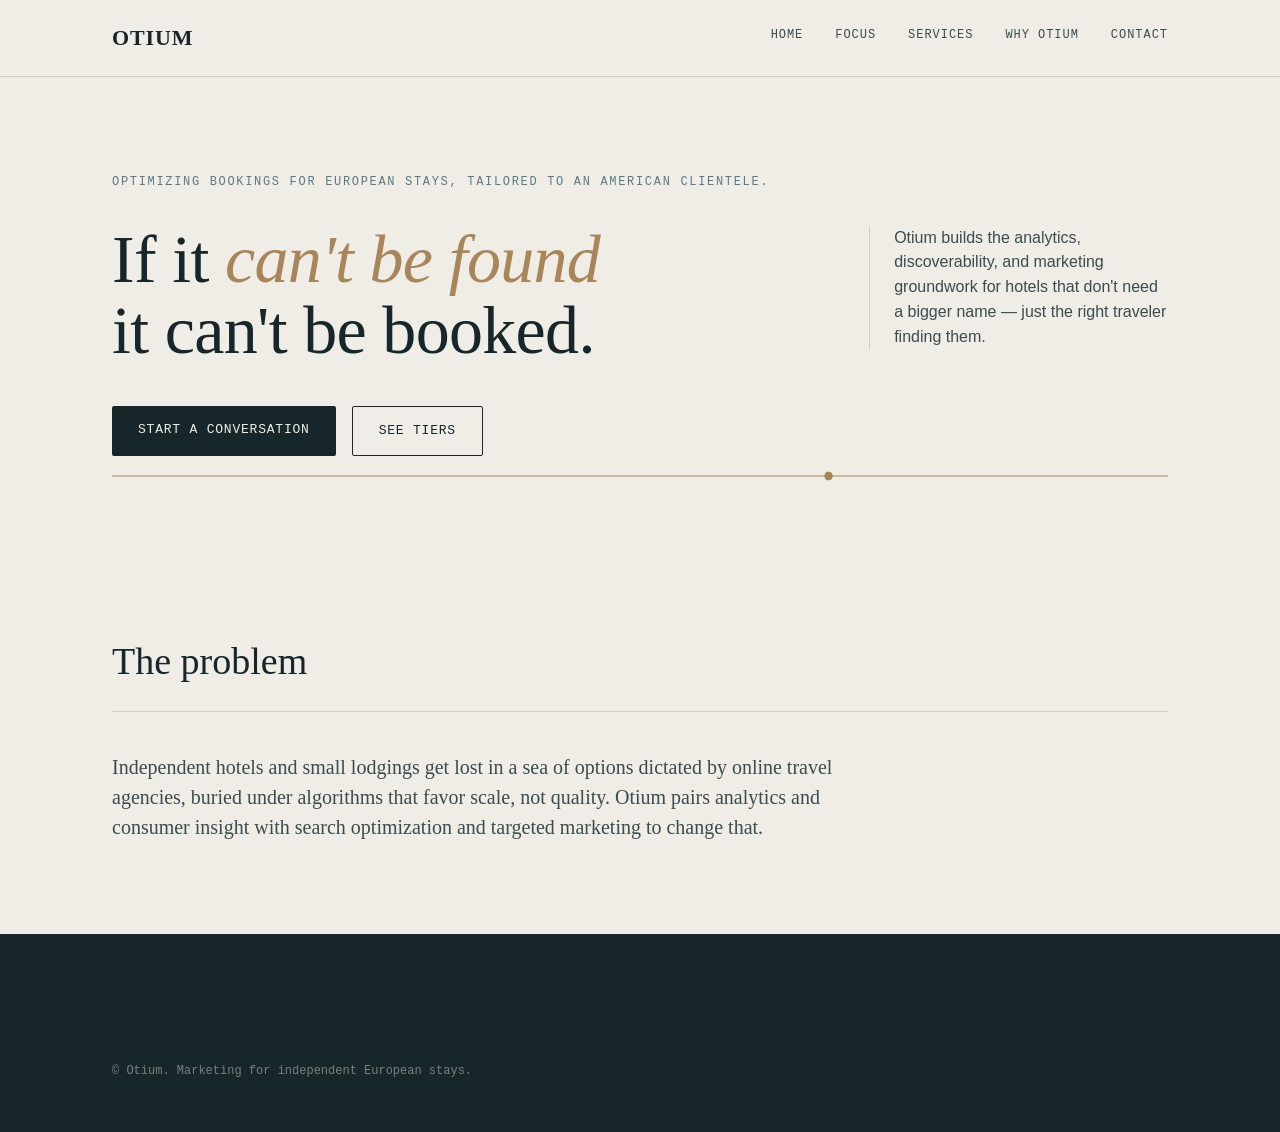
==== index.html @ ec312bf2 "Shorten Home page problem statement Co-Authored-By: Claude Sonnet 5 <noreply@anthropic.com>" ====
<!DOCTYPE html>
<html lang="en">
<head>
<meta charset="UTF-8">
<meta name="viewport" content="width=device-width, initial-scale=1.0">
<title>Otium — Marketing for Europe's Quietly Extraordinary Stays</title>
<meta name="description" content="Otium pairs analytics and search optimization to get independent European hotels found by American travelers — competing on quality, not OTA scale.">

<!-- Open Graph -->
<meta property="og:title" content="Otium — Marketing for Europe's Quietly Extraordinary Stays">
<meta property="og:description" content="Otium pairs analytics and search optimization to get independent European hotels found by American travelers — competing on quality, not OTA scale.">
<meta property="og:type" content="website">

<!-- Schema.org structured data (GEO / AI-assistant discoverability practice) -->
<script type="application/ld+json">
{
  "@context": "https://schema.org",
  "@type": "ProfessionalService",
  "name": "Otium",
  "description": "Otium pairs analytics and consumer insight with search optimization and targeted marketing to get independent European hotels found by an American clientele.",
  "areaServed": {
    "@type": "Place",
    "name": "Europe"
  },
  "serviceType": ["Marketing analytics and reporting", "Local SEO", "Brand and social media marketing", "Paid advertising management", "Website design"],
  "priceRange": "$149-$549 per month"
}
</script>

<!-- Google tag (gtag.js) -->
<script async src="https://www.googletagmanager.com/gtag/js?id=G-P45D7QL0RD"></script>
<script>
  window.dataLayer = window.dataLayer || [];
  function gtag(){dataLayer.push(arguments);}
  gtag('js', new Date());

  gtag('config', 'G-P45D7QL0RD');
</script>

<link rel="stylesheet" href="styles.css">
</head>
<body>

<header class="site">
  <nav class="wrap">
    <a class="logo" href="index.html">OTIUM</a>
    <div class="navlinks">
      <a href="index.html">Home</a>
      <a href="focus.html">Focus</a>
      <a href="pricing.html">Services</a>
      <a href="why.html">Why Otium</a>
      <a href="contact.html">Contact</a>
    </div>
  </nav>
</header>

<main id="top">

  <section class="hero">
    <div class="wrap">
      <p class="eyebrow">Optimizing bookings for European stays, tailored to an American clientele.</p>
      <div class="hero-grid">
        <h1>If it <em>can't be found</em><br>it can't be booked.</h1>
        <p class="hero-side">Otium builds the analytics, discoverability, and marketing groundwork for hotels that don't need a bigger name — just the right traveler finding them.</p>
      </div>
      <div class="hero-cta">
        <a class="btn btn-primary" href="contact.html" onclick="gtag('event', 'cta_click', {'event_category': 'engagement', 'event_label': 'start_conversation'}); gtag('event', 'generate_lead', {'event_category': 'conversion', 'event_label': 'start_conversation'});">Start a conversation</a>
        <a class="btn btn-ghost" href="pricing.html">See tiers</a>
      </div>
    </div>
    <svg class="horizon wrap" viewBox="0 0 1120 40" preserveAspectRatio="none" aria-hidden="true">
      <line x1="0" y1="20" x2="1120" y2="20" stroke-width="1"></line>
      <circle cx="760" cy="20" r="4"></circle>
    </svg>
  </section>

  <section class="problem">
    <div class="wrap">
      <div class="section-head">
        <h2>The problem</h2>
      </div>
      <p>Independent hotels and small lodgings get lost in a sea of options dictated by online travel agencies, buried under algorithms that favor scale, not quality. Otium pairs analytics and consumer insight with search optimization and targeted marketing to change that.</p>
    </div>
  </section>

</main>

<footer class="site">
  <div class="wrap">
    <p class="footnote">© Otium. Marketing for independent European stays.</p>
  </div>
</footer>

</body>
</html>
---- styles.css ----
:root {
    --ink: #17262A;
    --paper: #EFEDE6;
    --paper-raised: #F7F5EF;
    --brass: #A9855A;
    --slate: #5C7A82;
    --ink-soft: #3C4C4E;
    --line: rgba(23, 38, 42, 0.14);
    --serif: "Fraunces", Georgia, serif;
    --sans: "Inter", -apple-system, BlinkMacSystemFont, sans-serif;
    --mono: "IBM Plex Mono", "SF Mono", monospace;
  }

  * { box-sizing: border-box; }
  html { scroll-behavior: smooth; }

  @media (prefers-reduced-motion: reduce) {
    html { scroll-behavior: auto; }
    * { animation: none !important; transition: none !important; }
  }

  body {
    margin: 0;
    background: var(--paper);
    color: var(--ink);
    font-family: var(--sans);
    line-height: 1.55;
    -webkit-font-smoothing: antialiased;
  }

  a { color: inherit; }

  .wrap {
    max-width: 1120px;
    margin: 0 auto;
    padding: 0 32px;
  }

  /* ---------- Nav ---------- */
  header.site {
    position: sticky;
    top: 0;
    z-index: 20;
    background: rgba(239, 237, 230, 0.9);
    backdrop-filter: blur(6px);
    border-bottom: 1px solid var(--line);
  }
  nav.wrap {
    display: flex;
    align-items: center;
    justify-content: space-between;
    height: 76px;
  }
  .logo {
    font-family: var(--serif);
    font-weight: 600;
    font-size: 22px;
    letter-spacing: 0.04em;
    text-decoration: none;
  }
  .navlinks {
    display: flex;
    gap: 32px;
    font-family: var(--mono);
    font-size: 12px;
    letter-spacing: 0.08em;
    text-transform: uppercase;
  }
  .navlinks a { text-decoration: none; color: var(--ink-soft); border-bottom: 1px solid transparent; padding-bottom: 4px; }
  .navlinks a:hover, .navlinks a:focus-visible { border-color: var(--brass); color: var(--ink); }
  .navlinks { display: none; }
  @media (min-width: 720px) { .navlinks { display: flex; } }

  a:focus-visible, button:focus-visible {
    outline: 2px solid var(--brass);
    outline-offset: 3px;
  }

  /* ---------- Horizon line signature motif ---------- */
  .horizon {
    width: 100%;
    height: 40px;
    display: block;
  }
  .horizon line, .horizon circle {
    stroke: var(--brass);
  }
  .horizon circle { fill: var(--brass); }

  /* ---------- Hero ---------- */
  .hero {
    padding: 96px 0 64px;
  }
  .eyebrow {
    font-family: var(--mono);
    font-size: 12px;
    letter-spacing: 0.14em;
    text-transform: uppercase;
    color: var(--slate);
    margin: 0 0 18px;
  }
  .hero-grid {
    display: grid;
    grid-template-columns: 1fr;
    gap: 40px;
    align-items: end;
  }
  @media (min-width: 860px) {
    .hero-grid { grid-template-columns: 2.4fr 1fr; }
  }
  h1 {
    font-family: var(--serif);
    font-weight: 500;
    font-size: clamp(38px, 6vw, 68px);
    line-height: 1.04;
    letter-spacing: -0.01em;
    margin: 0;
  }
  h1 em {
    font-style: italic;
    color: var(--brass);
  }
  .hero-side {
    font-size: 16px;
    color: var(--ink-soft);
    border-left: 1px solid var(--line);
    padding-left: 24px;
  }
  .hero-cta {
    margin-top: 40px;
    display: flex;
    gap: 16px;
    flex-wrap: wrap;
  }
  .btn {
    font-family: var(--mono);
    font-size: 13px;
    letter-spacing: 0.06em;
    text-transform: uppercase;
    text-decoration: none;
    padding: 14px 26px;
    border-radius: 2px;
    display: inline-block;
  }
  .btn-primary { background: var(--ink); color: var(--paper); }
  .btn-primary:hover { background: var(--brass); }
  .btn-ghost { border: 1px solid var(--ink); color: var(--ink); }
  .btn-ghost:hover { border-color: var(--brass); color: var(--brass); }

  /* ---------- Section shell ---------- */
  section { padding: 72px 0; }
  .section-head {
    display: flex;
    justify-content: space-between;
    align-items: baseline;
    flex-wrap: wrap;
    gap: 12px;
    margin-bottom: 40px;
    border-bottom: 1px solid var(--line);
    padding-bottom: 20px;
  }
  h2 {
    font-family: var(--serif);
    font-weight: 500;
    font-size: clamp(26px, 3.6vw, 38px);
    margin: 0;
  }
  .coord {
    font-family: var(--mono);
    font-size: 12px;
    color: var(--slate);
    letter-spacing: 0.06em;
  }

  /* ---------- Problem ---------- */
  .problem p {
    font-size: 20px;
    max-width: 760px;
    font-family: var(--serif);
    font-weight: 400;
    line-height: 1.5;
    color: var(--ink-soft);
  }

  /* ---------- Focus ---------- */
  .tagline {
    font-family: var(--serif);
    font-style: italic;
    font-size: 15px;
    color: var(--slate);
    margin: 8px 0 0;
  }
  .focus-grid {
    display: grid;
    grid-template-columns: 1fr;
    gap: 28px;
  }
  @media (min-width: 760px) { .focus-grid { grid-template-columns: repeat(3, 1fr); } }
  .focus-card {
    background: var(--paper-raised);
    border: 1px solid var(--line);
    padding: 28px 24px;
  }
  .focus-card .coord { display: block; margin-bottom: 14px; }
  .focus-card p { margin: 0; color: var(--ink-soft); font-size: 15px; }

  /* ---------- Pricing ---------- */
  .tiers {
    display: grid;
    grid-template-columns: 1fr;
    gap: 20px;
  }
  @media (min-width: 860px) { .tiers { grid-template-columns: repeat(3, 1fr); } }
  .tier {
    border: 1px solid var(--line);
    background: var(--paper-raised);
    padding: 32px 28px;
    display: flex;
    flex-direction: column;
  }
  .tier.signature {
    border-color: var(--brass);
    box-shadow: 0 0 0 1px var(--brass);
  }
  .tier-name {
    font-family: var(--mono);
    font-size: 12px;
    text-transform: uppercase;
    letter-spacing: 0.1em;
    color: var(--slate);
    margin: 0 0 8px;
  }
  .tier-price {
    font-family: var(--serif);
    font-size: 34px;
    margin: 0 0 24px;
  }
  .tier-price span { font-size: 15px; font-family: var(--sans); color: var(--ink-soft); }
  .tier ul {
    list-style: none;
    margin: 0 0 auto;
    padding: 0;
    font-size: 14px;
    color: var(--ink-soft);
  }
  .tier li {
    padding: 10px 0;
    border-top: 1px solid var(--line);
  }
  .tier li:first-child { border-top: none; }
  .tier li.muted { color: #A9A69B; }
  .tier-note {
    margin-top: 20px;
    font-size: 12px;
    color: var(--slate);
    font-family: var(--mono);
  }

  .fine-print {
    margin-top: 28px;
    font-size: 13px;
    color: var(--slate);
    max-width: 700px;
  }

  /* ---------- Why ---------- */
  .prose {
    font-size: 20px;
    max-width: 760px;
    font-family: var(--serif);
    font-weight: 400;
    line-height: 1.5;
    color: var(--ink-soft);
  }
  .sources {
    margin-top: 48px;
    max-width: 760px;
  }
  .sources .coord { display: block; margin-bottom: 14px; }
  .sources ul {
    list-style: none;
    margin: 0;
    padding: 0;
    font-family: var(--mono);
    font-size: 13px;
  }
  .sources li {
    padding: 12px 0;
    border-top: 1px solid var(--line);
  }
  .sources li:first-child { border-top: none; }
  .sources a { color: var(--ink-soft); text-decoration: underline; word-break: break-word; }
  .sources a:hover { color: var(--brass); }

  /* ---------- Footer / CTA ---------- */
  footer.site {
    background: var(--ink);
    color: var(--paper);
    padding: 72px 0 40px;
  }
  footer h2 { color: var(--paper); }
  footer .section-head { border-color: rgba(239,237,230,0.18); }
  .contact-line {
    font-family: var(--mono);
    font-size: 14px;
    color: rgba(239,237,230,0.75);
    margin-top: 20px;
  }
  .contact-line a { text-decoration: underline; color: var(--paper); }
  .contact-intro {
    font-family: var(--serif);
    font-size: clamp(22px, 3vw, 30px);
    font-weight: 500;
    color: var(--paper);
    max-width: 620px;
    margin: 0;
  }
  .contact-form {
    margin-top: 40px;
    display: grid;
    grid-template-columns: 1fr 1fr;
    gap: 20px;
    max-width: 720px;
  }
  .contact-form .field-full { grid-column: 1 / -1; }
  .contact-form label {
    display: block;
    font-family: var(--mono);
    font-size: 11px;
    letter-spacing: 0.08em;
    text-transform: uppercase;
    color: rgba(239,237,230,0.6);
    margin-bottom: 8px;
  }
  .contact-form input,
  .contact-form textarea {
    width: 100%;
    background: rgba(239,237,230,0.06);
    border: 1px solid rgba(239,237,230,0.22);
    border-radius: 2px;
    padding: 12px 14px;
    color: var(--paper);
    font-family: var(--sans);
    font-size: 15px;
  }
  .contact-form input::placeholder,
  .contact-form textarea::placeholder { color: rgba(239,237,230,0.35); }
  .contact-form input:focus,
  .contact-form textarea:focus { outline: none; border-color: var(--brass); }
  .contact-form textarea { resize: vertical; min-height: 120px; }
  .contact-form .btn-primary {
    border: none;
    cursor: pointer;
    margin-top: 4px;
    font-family: var(--mono);
  }
  .contact-form .hp-field { position: absolute; left: -9999px; }
  @media (max-width: 640px) { .contact-form { grid-template-columns: 1fr; } }
  .footnote {
    margin-top: 56px;
    font-size: 12px;
    color: rgba(239,237,230,0.45);
    font-family: var(--mono);
  }
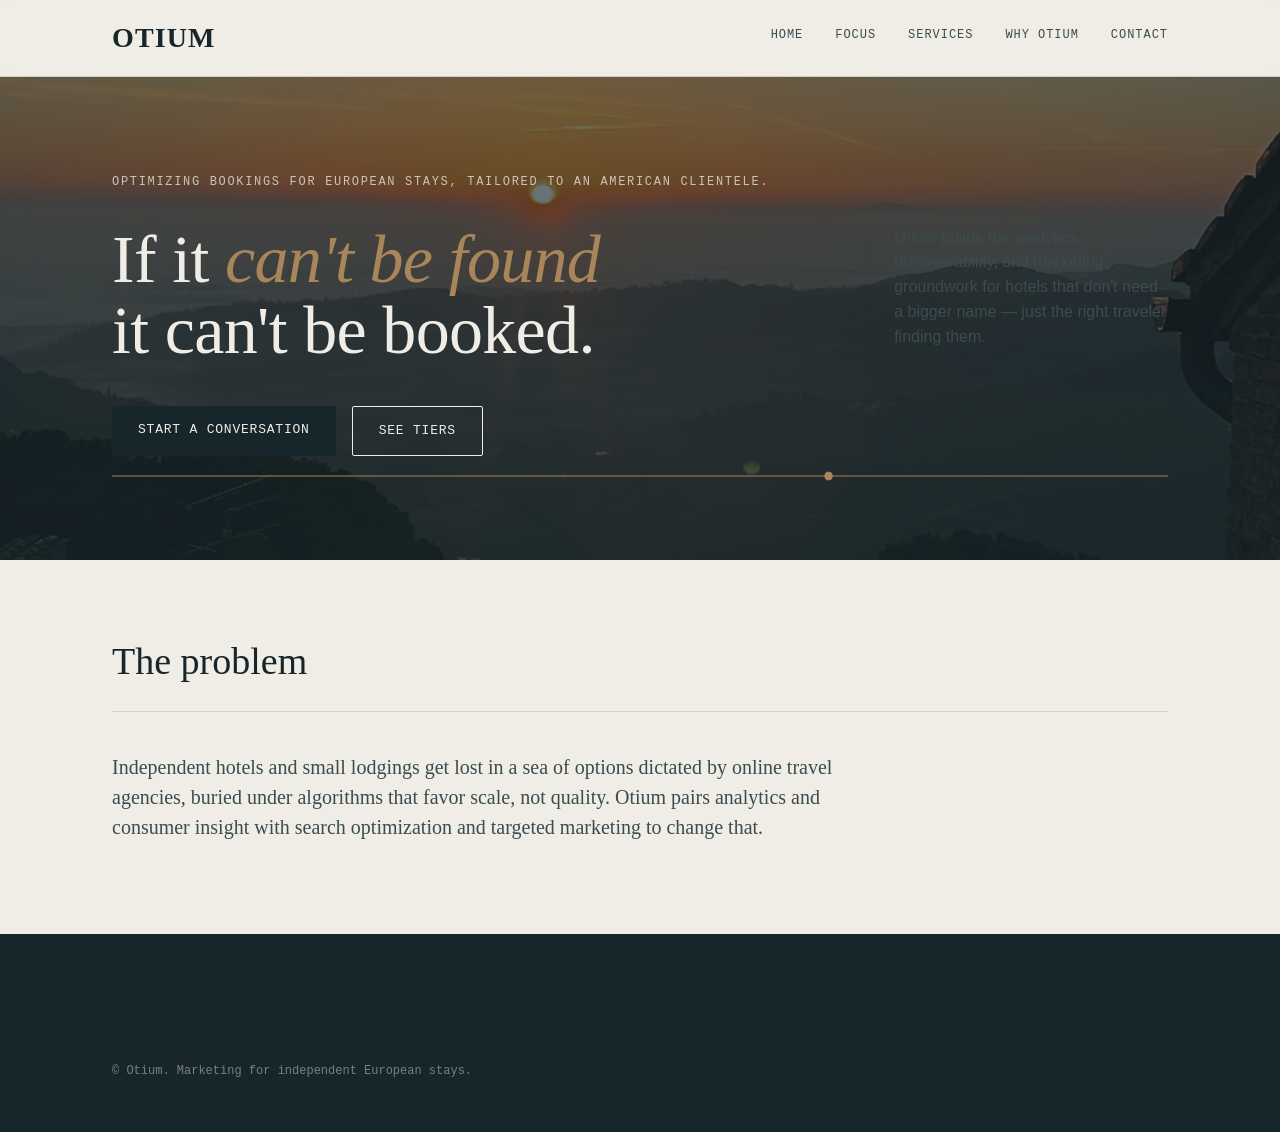
==== commit c7d19307: "Add photography to homepage hero, Why Otium, and Focus pages Sunset hero background on the homepage," ====
--- a/index.html
+++ b/index.html
@@ -57,6 +57,7 @@
 <main id="top">
 
   <section class="hero">
+    <img class="hero-bg" src="images/otium-hero-sunset.jpg" alt="Sunset view over rooftops and rolling hills from Montepulciano, Tuscany">
     <div class="wrap">
       <p class="eyebrow">Optimizing bookings for European stays, tailored to an American clientele.</p>
       <div class="hero-grid">
--- a/styles.css
+++ b/styles.css
@@ -54,7 +54,7 @@
   .logo {
     font-family: var(--serif);
     font-weight: 600;
-    font-size: 22px;
+    font-size: 28px;
     letter-spacing: 0.04em;
     text-decoration: none;
   }
@@ -89,8 +89,31 @@
 
   /* ---------- Hero ---------- */
   .hero {
+    position: relative;
     padding: 96px 0 64px;
-  }
+    overflow: hidden;
+    isolation: isolate;
+  }
+  .hero-bg {
+    position: absolute;
+    inset: 0;
+    width: 100%;
+    height: 100%;
+    object-fit: cover;
+    z-index: -2;
+  }
+  .hero::before {
+    content: "";
+    position: absolute;
+    inset: 0;
+    background: linear-gradient(180deg, rgba(23,38,42,0.6), rgba(23,38,42,0.78));
+    z-index: -1;
+  }
+  .hero .eyebrow { color: rgba(239,237,230,0.75); }
+  .hero h1 { color: var(--paper); }
+  .hero-side { color: rgba(239,237,230,0.85); border-left-color: rgba(239,237,230,0.3); }
+  .hero .btn-ghost { border-color: var(--paper); color: var(--paper); }
+  .hero .btn-ghost:hover { border-color: var(--brass); color: var(--brass); }
   .eyebrow {
     font-family: var(--mono);
     font-size: 12px;
@@ -203,6 +226,23 @@
   }
   .focus-card .coord { display: block; margin-bottom: 14px; }
   .focus-card p { margin: 0; color: var(--ink-soft); font-size: 15px; }
+  .focus-gallery {
+    margin-top: 28px;
+    display: grid;
+    grid-template-columns: repeat(2, 1fr);
+    gap: 16px;
+  }
+  @media (min-width: 760px) { .focus-gallery { grid-template-columns: repeat(4, 1fr); } }
+  .focus-gallery figure {
+    margin: 0;
+    border: 1px solid var(--line);
+  }
+  .focus-gallery img {
+    display: block;
+    width: 100%;
+    aspect-ratio: 3 / 4;
+    object-fit: cover;
+  }
 
   /* ---------- Pricing ---------- */
   .tiers {
@@ -261,6 +301,18 @@
     font-size: 13px;
     color: var(--slate);
     max-width: 700px;
+  }
+
+  /* ---------- Feature photo ---------- */
+  .feature-photo {
+    margin: 0 0 40px;
+    border: 1px solid var(--line);
+  }
+  .feature-photo img {
+    display: block;
+    width: 100%;
+    aspect-ratio: 16 / 7;
+    object-fit: cover;
   }
 
   /* ---------- Why ---------- */
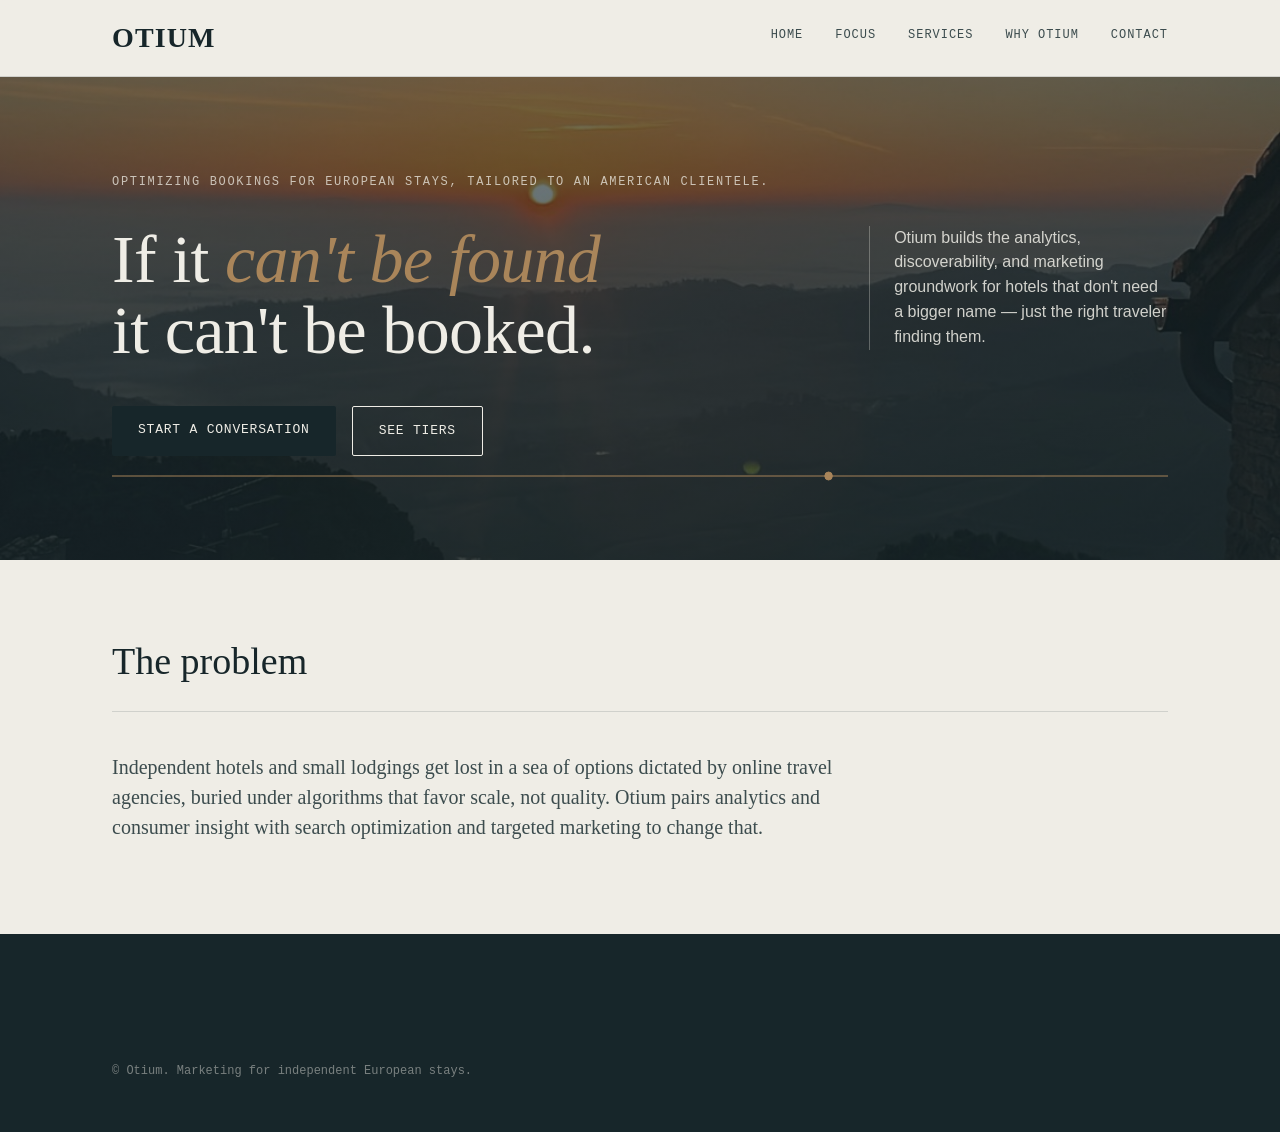
==== commit a7659a8c: "Add SEO, GEO, and structured-data optimization sitewide Canonical URLs, full Open Graph/Twitter Card" ====
--- a/index.html
+++ b/index.html
@@ -5,25 +5,65 @@
 <meta name="viewport" content="width=device-width, initial-scale=1.0">
 <title>Otium — Marketing for Europe's Quietly Extraordinary Stays</title>
 <meta name="description" content="Otium pairs analytics and search optimization to get independent European hotels found by American travelers — competing on quality, not OTA scale.">
+<link rel="canonical" href="https://otium.us.com/">
+
+<!-- Favicon -->
+<link rel="icon" href="favicon.svg" type="image/svg+xml">
+<link rel="icon" href="favicon-32.png" sizes="32x32" type="image/png">
+<link rel="apple-touch-icon" href="apple-touch-icon.png">
 
 <!-- Open Graph -->
+<meta property="og:site_name" content="Otium">
 <meta property="og:title" content="Otium — Marketing for Europe's Quietly Extraordinary Stays">
 <meta property="og:description" content="Otium pairs analytics and search optimization to get independent European hotels found by American travelers — competing on quality, not OTA scale.">
 <meta property="og:type" content="website">
+<meta property="og:url" content="https://otium.us.com/">
+<meta property="og:image" content="https://otium.us.com/images/otium-hero-sunset.jpg">
+<meta property="og:image:alt" content="Sunset view over rooftops and rolling hills from Montepulciano, Tuscany">
+
+<!-- Twitter Card -->
+<meta name="twitter:card" content="summary_large_image">
+<meta name="twitter:title" content="Otium — Marketing for Europe's Quietly Extraordinary Stays">
+<meta name="twitter:description" content="Otium pairs analytics and search optimization to get independent European hotels found by American travelers — competing on quality, not OTA scale.">
+<meta name="twitter:image" content="https://otium.us.com/images/otium-hero-sunset.jpg">
 
 <!-- Schema.org structured data (GEO / AI-assistant discoverability practice) -->
 <script type="application/ld+json">
 {
   "@context": "https://schema.org",
-  "@type": "ProfessionalService",
-  "name": "Otium",
-  "description": "Otium pairs analytics and consumer insight with search optimization and targeted marketing to get independent European hotels found by an American clientele.",
-  "areaServed": {
-    "@type": "Place",
-    "name": "Europe"
-  },
-  "serviceType": ["Marketing analytics and reporting", "Local SEO", "Brand and social media marketing", "Paid advertising management", "Website design"],
-  "priceRange": "$149-$549 per month"
+  "@graph": [
+    {
+      "@type": "ProfessionalService",
+      "@id": "https://otium.us.com/#organization",
+      "name": "Otium",
+      "url": "https://otium.us.com/",
+      "logo": "https://otium.us.com/apple-touch-icon.png",
+      "image": "https://otium.us.com/images/otium-hero-sunset.jpg",
+      "description": "Otium pairs analytics and consumer insight with search optimization and targeted marketing to get independent European hotels found by an American clientele.",
+      "areaServed": {
+        "@type": "Place",
+        "name": "Europe"
+      },
+      "serviceType": ["Marketing analytics and reporting", "Local SEO", "Brand and social media marketing", "Paid advertising management", "Website design"],
+      "priceRange": "$149-$549 per month"
+    },
+    {
+      "@type": "WebSite",
+      "@id": "https://otium.us.com/#website",
+      "url": "https://otium.us.com/",
+      "name": "Otium",
+      "publisher": { "@id": "https://otium.us.com/#organization" }
+    },
+    {
+      "@type": "WebPage",
+      "@id": "https://otium.us.com/#webpage",
+      "url": "https://otium.us.com/",
+      "name": "Otium — Marketing for Europe's Quietly Extraordinary Stays",
+      "isPartOf": { "@id": "https://otium.us.com/#website" },
+      "about": { "@id": "https://otium.us.com/#organization" },
+      "description": "Otium pairs analytics and search optimization to get independent European hotels found by American travelers — competing on quality, not OTA scale."
+    }
+  ]
 }
 </script>
 
@@ -57,7 +97,7 @@
 <main id="top">
 
   <section class="hero">
-    <img class="hero-bg" src="images/otium-hero-sunset.jpg" alt="Sunset view over rooftops and rolling hills from Montepulciano, Tuscany">
+    <img class="hero-bg" src="images/otium-hero-sunset.jpg" alt="Sunset view over rooftops and rolling hills from Montepulciano, Tuscany" width="1125" height="2000" loading="eager" fetchpriority="high" decoding="async">
     <div class="wrap">
       <p class="eyebrow">Optimizing bookings for European stays, tailored to an American clientele.</p>
       <div class="hero-grid">
--- a/styles.css
+++ b/styles.css
@@ -111,7 +111,6 @@
   }
   .hero .eyebrow { color: rgba(239,237,230,0.75); }
   .hero h1 { color: var(--paper); }
-  .hero-side { color: rgba(239,237,230,0.85); border-left-color: rgba(239,237,230,0.3); }
   .hero .btn-ghost { border-color: var(--paper); color: var(--paper); }
   .hero .btn-ghost:hover { border-color: var(--brass); color: var(--brass); }
   .eyebrow {
@@ -145,8 +144,8 @@
   }
   .hero-side {
     font-size: 16px;
-    color: var(--ink-soft);
-    border-left: 1px solid var(--line);
+    color: rgba(239,237,230,0.85);
+    border-left: 1px solid rgba(239,237,230,0.3);
     padding-left: 24px;
   }
   .hero-cta {
@@ -194,6 +193,12 @@
     color: var(--slate);
     letter-spacing: 0.06em;
   }
+  h1.page-title {
+    font-size: clamp(26px, 3.6vw, 38px);
+    line-height: 1.15;
+    letter-spacing: normal;
+    margin: 0 0 8px;
+  }
 
   /* ---------- Problem ---------- */
   .problem p {
@@ -350,7 +355,7 @@
     color: var(--paper);
     padding: 72px 0 40px;
   }
-  footer h2 { color: var(--paper); }
+  footer h1, footer h2 { color: var(--paper); }
   footer .section-head { border-color: rgba(239,237,230,0.18); }
   .contact-line {
     font-family: var(--mono);
